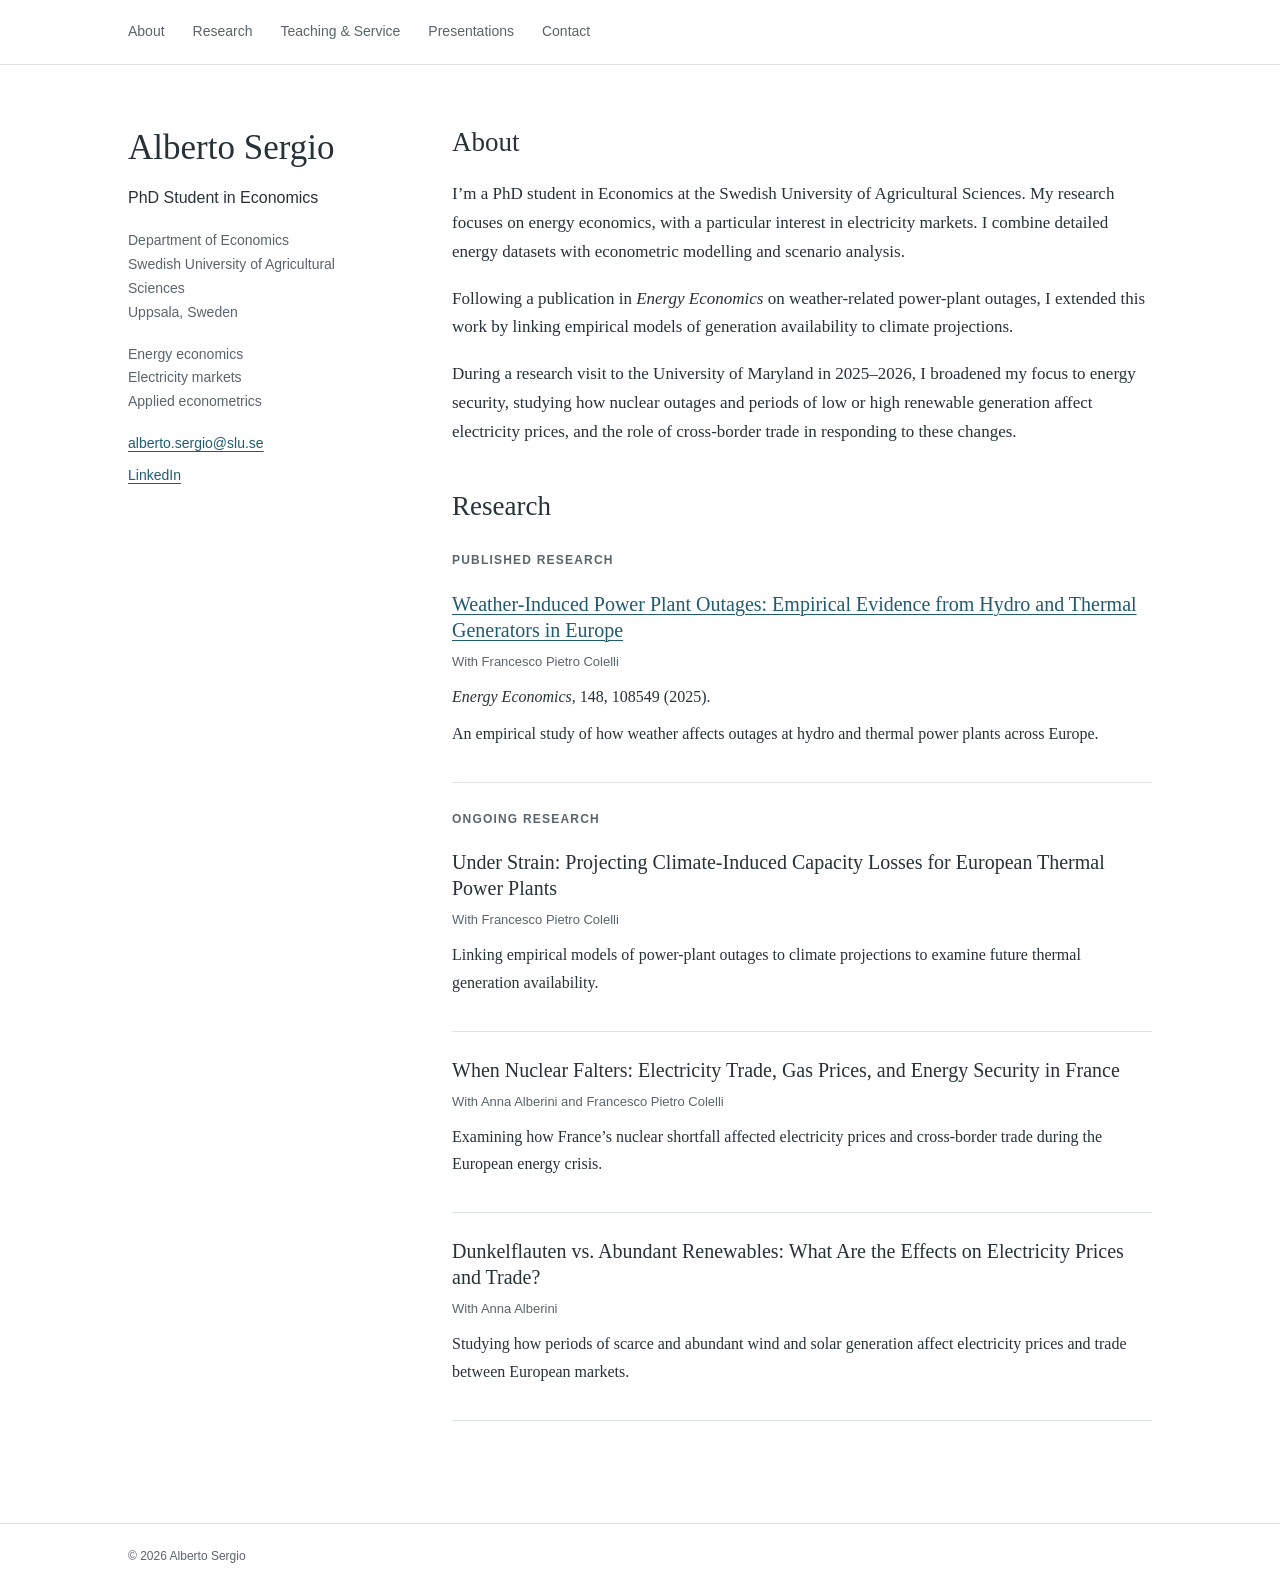
==== index.html @ 02ceb375 "Add link to Presentations in navigation" ====
<!DOCTYPE html>
<html lang="en">
<head>
  <meta charset="UTF-8">
  <meta name="viewport" content="width=device-width, initial-scale=1">
  <meta name="description"
        content="Alberto Sergio — PhD student in Economics at SLU. Research on electricity markets, energy security and climate risks to power generation.">
  <title>Alberto Sergio | Energy Economics</title>

  <style>
    :root {
      --ink: #263238;
      --muted: #59656c;
      --accent: #205b70;
      --line: #dde4e7;
    }

    * { box-sizing: border-box; }

    body {
      margin: 0;
      background: #fff;
      color: var(--ink);
      font-family: Georgia, "Times New Roman", serif;
      font-size: 17px;
      line-height: 1.7;
    }

    a {
      color: var(--accent);
      text-decoration-thickness: 1px;
      text-underline-offset: 3px;
    }

    a:hover { color: #102f3b; }

    a:focus-visible {
      outline: 2px solid var(--accent);
      outline-offset: 4px;
    }

    .container {
      max-width: 1080px;
      margin: 0 auto;
      padding: 0 28px;
    }

    nav {
      border-bottom: 1px solid var(--line);
      font-family: Arial, sans-serif;
      font-size: 14px;
    }

    nav .container {
      display: flex;
      flex-wrap: wrap;
      gap: 28px;
      padding-top: 20px;
      padding-bottom: 20px;
    }

    nav a {
      text-decoration: none;
      color: var(--muted);
    }

    .layout {
      display: grid;
      grid-template-columns: 260px minmax(0, 1fr);
      gap: 64px;
      padding-top: 60px;
      padding-bottom: 60px;
    }

    h1, h2, h3 {
      font-weight: normal;
      line-height: 1.3;
    }

    h1 {
      font-size: 35px;
      margin: 0 0 14px;
    }

    h2 {
      font-size: 27px;
      margin: 0 0 20px;
    }

    h3 {
      font-size: 20px;
      margin: 0 0 8px;
    }

    p { margin: 0 0 18px; }

    aside {
      font-family: Arial, sans-serif;
      font-size: 14px;
      color: var(--muted);
    }

    aside h1 {
      font-family: Georgia, "Times New Roman", serif;
      color: var(--ink);
    }

    .role {
      font-size: 16px;
      color: var(--ink);
    }

    .contact-links a {
      display: inline-block;
      margin-bottom: 8px;
      overflow-wrap: anywhere;
    }

    section {
      margin-bottom: 42px;
      scroll-margin-top: 24px;
    }

    .section-label {
      margin: 26px 0 20px;
      font-family: Arial, sans-serif;
      font-size: 12px;
      font-weight: bold;
      letter-spacing: 1.2px;
      text-transform: uppercase;
      color: var(--muted);
    }

    article {
      margin-bottom: 25px;
      padding-bottom: 25px;
      border-bottom: 1px solid var(--line);
    }

    article p {
      font-size: 16px;
      margin-bottom: 10px;
    }

    .authors {
      font-family: Arial, sans-serif;
      font-size: 13px;
      color: var(--muted);
    }

    footer {
      padding: 22px 0;
      border-top: 1px solid var(--line);
      font-family: Arial, sans-serif;
      font-size: 12px;
      color: var(--muted);
    }

    @media (max-width: 760px) {
      .layout {
        grid-template-columns: 1fr;
        gap: 35px;
        padding-top: 35px;
      }

      aside {
        border-bottom: 1px solid var(--line);
        padding-bottom: 25px;
      }

      .container { padding-left: 22px; padding-right: 22px; }
      h1 { font-size: 32px; }
    }
  </style>
</head>

<body>
  <nav aria-label="Main navigation">
    <div class="container">
      <a href="#about">About</a>
      <a href="research.html">Research</a>
      <a href="teaching.html">Teaching &amp; Service</a>
      <a href="presentations.html">Presentations</a>
      <a href="#contact">Contact</a>
    </div>
  </nav>

  <div class="container layout">
    <aside aria-label="Profile">
      <h1>Alberto Sergio</h1>
      <p class="role">PhD Student in Economics</p>

      <p>
        Department of Economics<br>
        Swedish University of Agricultural Sciences<br>
        Uppsala, Sweden
      </p>

      <p>
        Energy economics<br>
        Electricity markets<br>
        Applied econometrics
      </p>

      <div class="contact-links" id="contact">
        <a href="mailto:alberto.sergio@slu.se">
          alberto.sergio@slu.se
        </a><br>
        <a href="https://www.linkedin.com/in/alberto-sergio-48379420a/">
          LinkedIn
        </a>
      </div>
    </aside>

    <main>
      <section id="about">
        <h2>About</h2>

        <p>
          I’m a PhD student in Economics at the Swedish University
          of Agricultural Sciences. My research focuses on energy
          economics, with a particular interest in electricity markets.
          I combine detailed energy datasets with econometric
          modelling and scenario analysis.
        </p>

        <p>
          Following a publication in <em>Energy Economics</em> on
          weather-related power-plant outages, I extended this work
          by linking empirical models of generation availability
          to climate projections.
        </p>

        <p>
          During a research visit to the University of Maryland
          in 2025–2026, I broadened my focus to energy security,
          studying how nuclear outages and periods of low or high
          renewable generation affect electricity prices, and the
          role of cross-border trade in responding to these changes.
        </p>
      </section>

      <section id="research">
        <h2>Research</h2>

        <p class="section-label">Published research</p>

        <article>
          <h3>
            <a href="https://doi.org/10.1016/j.eneco.2025.108549">
              Weather-Induced Power Plant Outages: Empirical
              Evidence from Hydro and Thermal Generators in Europe
            </a>
          </h3>

          <p class="authors">With Francesco Pietro Colelli</p>
          <p><em>Energy Economics</em>, 148, 108549 (2025).</p>

          <p>
            An empirical study of how weather affects outages
            at hydro and thermal power plants across Europe.
          </p>
        </article>

        <p class="section-label">Ongoing research</p>

        <article>
          <h3>
            Under Strain: Projecting Climate-Induced Capacity
            Losses for European Thermal Power Plants
          </h3>

          <p class="authors">With Francesco Pietro Colelli</p>

          <p>
            Linking empirical models of power-plant outages to
            climate projections to examine future thermal
            generation availability.
          </p>
        </article>

        <article>
          <h3>
            When Nuclear Falters: Electricity Trade, Gas Prices,
            and Energy Security in France
          </h3>

          <p class="authors">
            With Anna Alberini and Francesco Pietro Colelli
          </p>

          <p>
            Examining how France’s nuclear shortfall affected
            electricity prices and cross-border trade during
            the European energy crisis.
          </p>
        </article>

        <article>
          <h3>
            Dunkelflauten vs. Abundant Renewables: What Are
            the Effects on Electricity Prices and Trade?
          </h3>

          <p class="authors">With Anna Alberini</p>

          <p>
            Studying how periods of scarce and abundant wind
            and solar generation affect electricity prices
            and trade between European markets.
          </p>
        </article>
      </section>
    </main>
  </div>

  <footer>
    <div class="container">© 2026 Alberto Sergio</div>
  </footer>
</body>
</html>
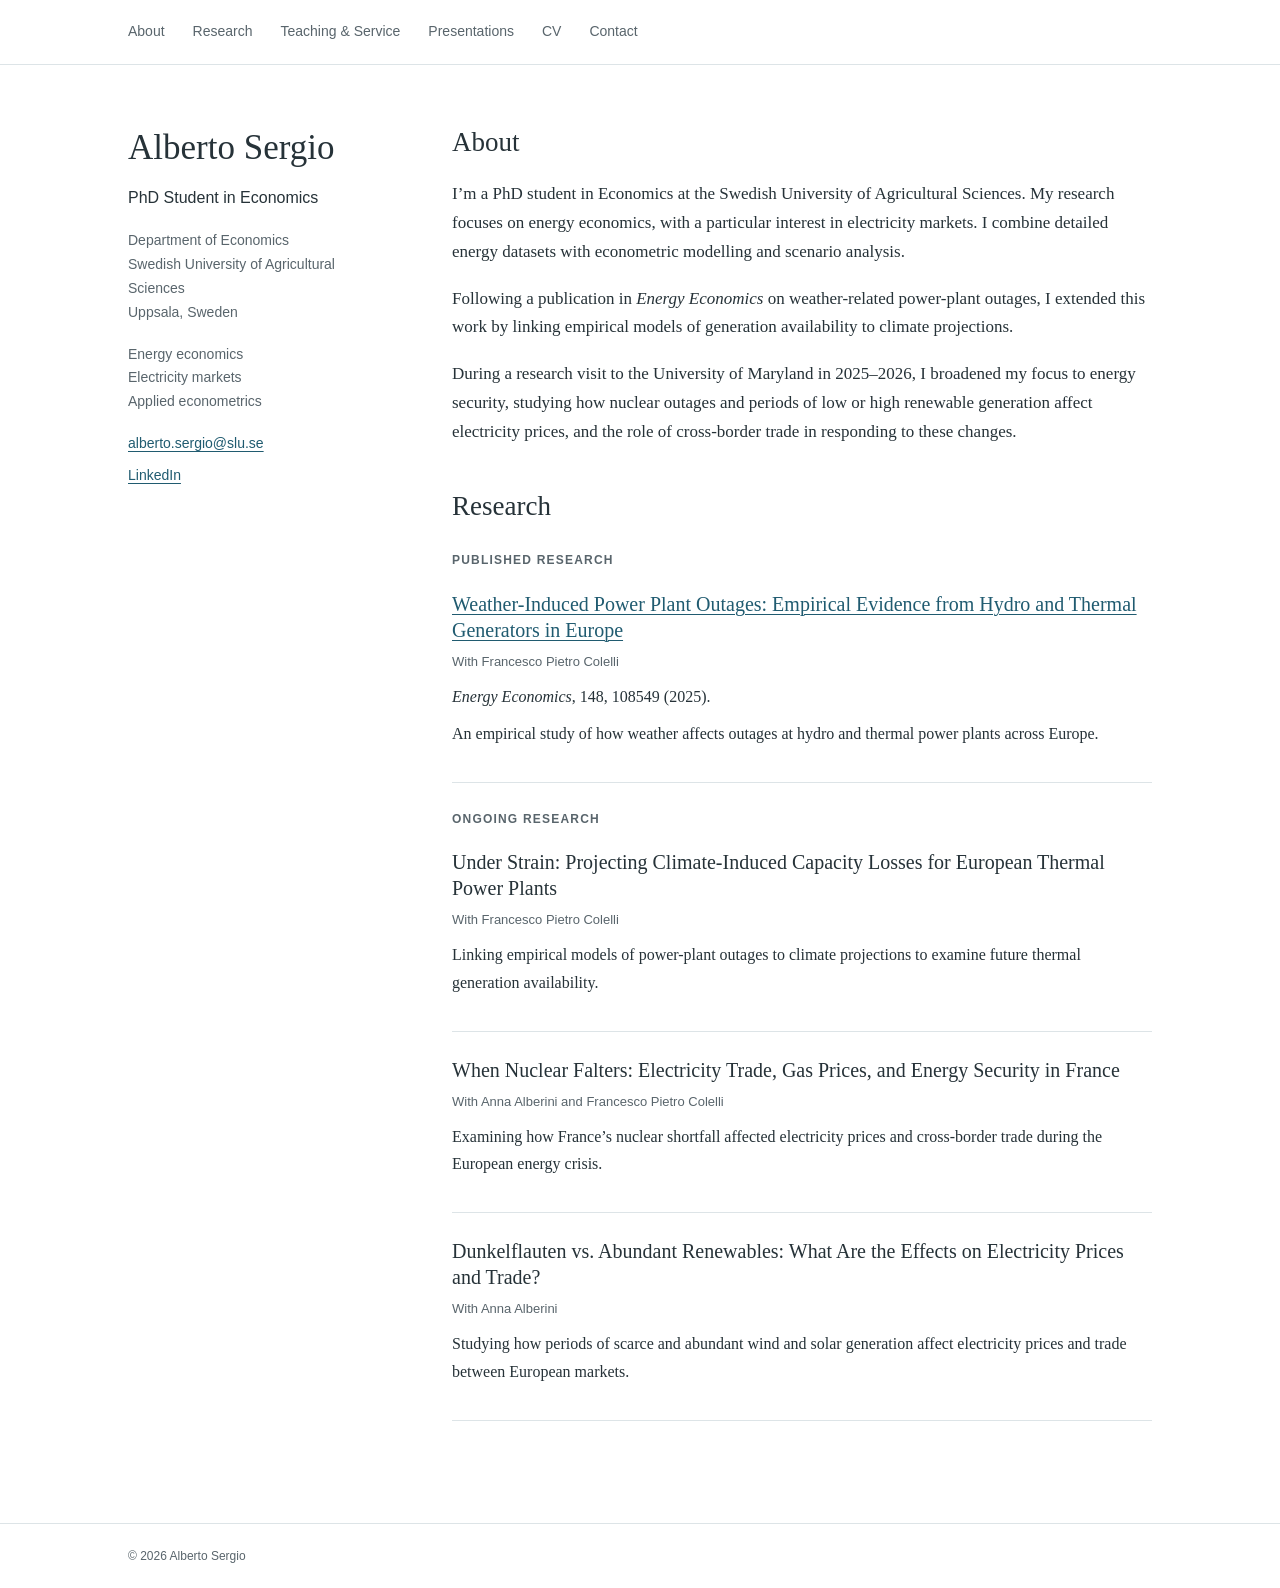
==== commit bff79c38: "Add CV link to navigation in index.html" ====
--- a/index.html
+++ b/index.html
@@ -181,6 +181,7 @@
       <a href="research.html">Research</a>
       <a href="teaching.html">Teaching &amp; Service</a>
       <a href="presentations.html">Presentations</a>
+      <a href="Alberto_Sergio_CV.pdf">CV</a>
       <a href="#contact">Contact</a>
     </div>
   </nav>
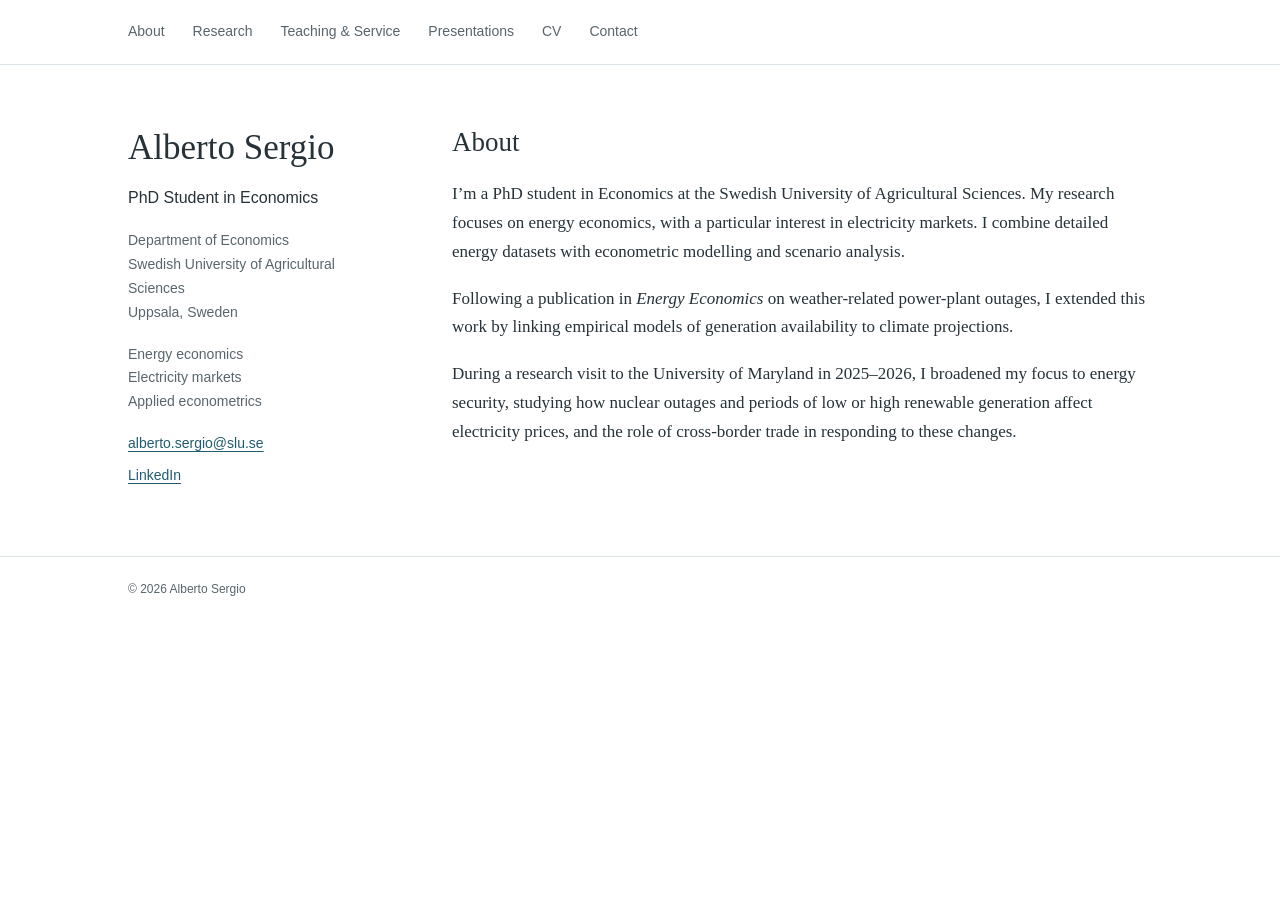
==== commit fe7c356b: "Remove research section and related articles Removed the research section and its articles from the " ====
--- a/index.html
+++ b/index.html
@@ -240,78 +240,6 @@
           role of cross-border trade in responding to these changes.
         </p>
       </section>
-
-      <section id="research">
-        <h2>Research</h2>
-
-        <p class="section-label">Published research</p>
-
-        <article>
-          <h3>
-            <a href="https://doi.org/10.1016/j.eneco.2025.108549">
-              Weather-Induced Power Plant Outages: Empirical
-              Evidence from Hydro and Thermal Generators in Europe
-            </a>
-          </h3>
-
-          <p class="authors">With Francesco Pietro Colelli</p>
-          <p><em>Energy Economics</em>, 148, 108549 (2025).</p>
-
-          <p>
-            An empirical study of how weather affects outages
-            at hydro and thermal power plants across Europe.
-          </p>
-        </article>
-
-        <p class="section-label">Ongoing research</p>
-
-        <article>
-          <h3>
-            Under Strain: Projecting Climate-Induced Capacity
-            Losses for European Thermal Power Plants
-          </h3>
-
-          <p class="authors">With Francesco Pietro Colelli</p>
-
-          <p>
-            Linking empirical models of power-plant outages to
-            climate projections to examine future thermal
-            generation availability.
-          </p>
-        </article>
-
-        <article>
-          <h3>
-            When Nuclear Falters: Electricity Trade, Gas Prices,
-            and Energy Security in France
-          </h3>
-
-          <p class="authors">
-            With Anna Alberini and Francesco Pietro Colelli
-          </p>
-
-          <p>
-            Examining how France’s nuclear shortfall affected
-            electricity prices and cross-border trade during
-            the European energy crisis.
-          </p>
-        </article>
-
-        <article>
-          <h3>
-            Dunkelflauten vs. Abundant Renewables: What Are
-            the Effects on Electricity Prices and Trade?
-          </h3>
-
-          <p class="authors">With Anna Alberini</p>
-
-          <p>
-            Studying how periods of scarce and abundant wind
-            and solar generation affect electricity prices
-            and trade between European markets.
-          </p>
-        </article>
-      </section>
     </main>
   </div>
 
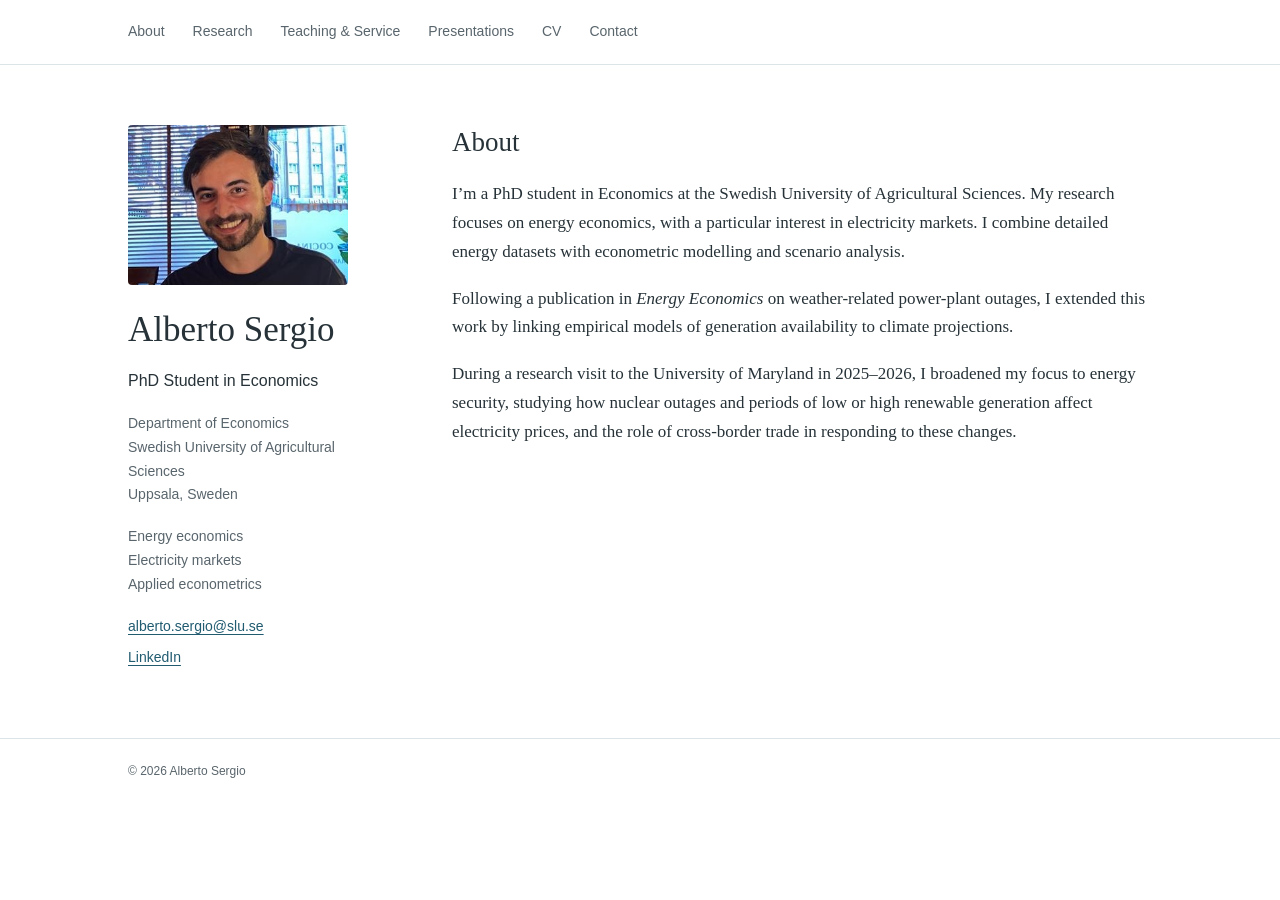
==== commit 261232fa: "Include profile image in index.html Add profile image for Alberto Sergio in the sidebar." ====
--- a/index.html
+++ b/index.html
@@ -188,6 +188,13 @@
 
   <div class="container layout">
     <aside aria-label="Profile">
+      <img
+  src="profile.jpeg"
+  alt="Alberto Sergio"
+  width="220"
+  style="display: block; width: 100%; max-width: 220px;
+         height: auto; border-radius: 4px; margin-bottom: 22px;"
+>
       <h1>Alberto Sergio</h1>
       <p class="role">PhD Student in Economics</p>
 
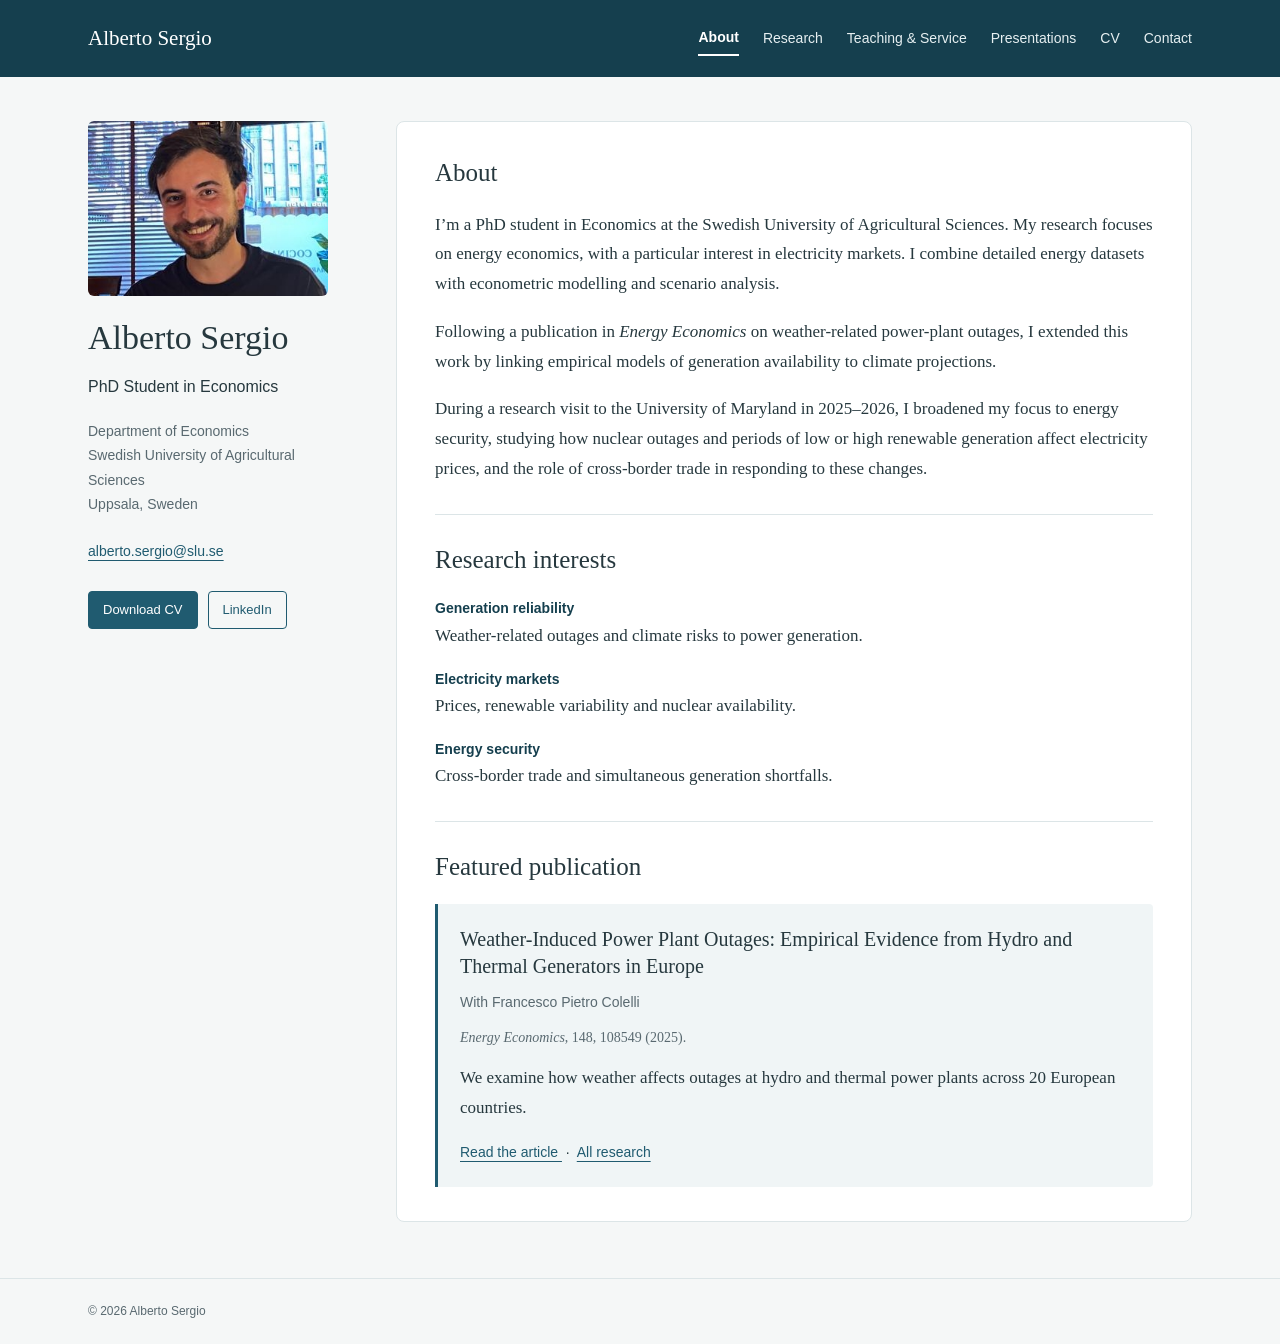
==== commit fc1e05d1: "Refactor index.html for improved structure and styling Removed inline CSS styles and added a link to" ====
--- a/index.html
+++ b/index.html
@@ -6,178 +6,14 @@
   <meta name="description"
         content="Alberto Sergio — PhD student in Economics at SLU. Research on electricity markets, energy security and climate risks to power generation.">
   <title>Alberto Sergio | Energy Economics</title>
-
-  <style>
-    :root {
-      --ink: #263238;
-      --muted: #59656c;
-      --accent: #205b70;
-      --line: #dde4e7;
-    }
-
-    * { box-sizing: border-box; }
-
-    body {
-      margin: 0;
-      background: #fff;
-      color: var(--ink);
-      font-family: Georgia, "Times New Roman", serif;
-      font-size: 17px;
-      line-height: 1.7;
-    }
-
-    a {
-      color: var(--accent);
-      text-decoration-thickness: 1px;
-      text-underline-offset: 3px;
-    }
-
-    a:hover { color: #102f3b; }
-
-    a:focus-visible {
-      outline: 2px solid var(--accent);
-      outline-offset: 4px;
-    }
-
-    .container {
-      max-width: 1080px;
-      margin: 0 auto;
-      padding: 0 28px;
-    }
-
-    nav {
-      border-bottom: 1px solid var(--line);
-      font-family: Arial, sans-serif;
-      font-size: 14px;
-    }
-
-    nav .container {
-      display: flex;
-      flex-wrap: wrap;
-      gap: 28px;
-      padding-top: 20px;
-      padding-bottom: 20px;
-    }
-
-    nav a {
-      text-decoration: none;
-      color: var(--muted);
-    }
-
-    .layout {
-      display: grid;
-      grid-template-columns: 260px minmax(0, 1fr);
-      gap: 64px;
-      padding-top: 60px;
-      padding-bottom: 60px;
-    }
-
-    h1, h2, h3 {
-      font-weight: normal;
-      line-height: 1.3;
-    }
-
-    h1 {
-      font-size: 35px;
-      margin: 0 0 14px;
-    }
-
-    h2 {
-      font-size: 27px;
-      margin: 0 0 20px;
-    }
-
-    h3 {
-      font-size: 20px;
-      margin: 0 0 8px;
-    }
-
-    p { margin: 0 0 18px; }
-
-    aside {
-      font-family: Arial, sans-serif;
-      font-size: 14px;
-      color: var(--muted);
-    }
-
-    aside h1 {
-      font-family: Georgia, "Times New Roman", serif;
-      color: var(--ink);
-    }
-
-    .role {
-      font-size: 16px;
-      color: var(--ink);
-    }
-
-    .contact-links a {
-      display: inline-block;
-      margin-bottom: 8px;
-      overflow-wrap: anywhere;
-    }
-
-    section {
-      margin-bottom: 42px;
-      scroll-margin-top: 24px;
-    }
-
-    .section-label {
-      margin: 26px 0 20px;
-      font-family: Arial, sans-serif;
-      font-size: 12px;
-      font-weight: bold;
-      letter-spacing: 1.2px;
-      text-transform: uppercase;
-      color: var(--muted);
-    }
-
-    article {
-      margin-bottom: 25px;
-      padding-bottom: 25px;
-      border-bottom: 1px solid var(--line);
-    }
-
-    article p {
-      font-size: 16px;
-      margin-bottom: 10px;
-    }
-
-    .authors {
-      font-family: Arial, sans-serif;
-      font-size: 13px;
-      color: var(--muted);
-    }
-
-    footer {
-      padding: 22px 0;
-      border-top: 1px solid var(--line);
-      font-family: Arial, sans-serif;
-      font-size: 12px;
-      color: var(--muted);
-    }
-
-    @media (max-width: 760px) {
-      .layout {
-        grid-template-columns: 1fr;
-        gap: 35px;
-        padding-top: 35px;
-      }
-
-      aside {
-        border-bottom: 1px solid var(--line);
-        padding-bottom: 25px;
-      }
-
-      .container { padding-left: 22px; padding-right: 22px; }
-      h1 { font-size: 32px; }
-    }
-  </style>
+  <link rel="stylesheet" href="style.css">
 </head>
 
 <body>
   <nav aria-label="Main navigation">
     <div class="container">
-      <a href="#about">About</a>
+      <a class="brand" href="index.html">Alberto Sergio</a>
+      <a href="index.html" aria-current="page">About</a>
       <a href="research.html">Research</a>
       <a href="teaching.html">Teaching &amp; Service</a>
       <a href="presentations.html">Presentations</a>
@@ -189,12 +25,12 @@
   <div class="container layout">
     <aside aria-label="Profile">
       <img
-  src="profile.jpeg"
-  alt="Alberto Sergio"
-  width="220"
-  style="display: block; width: 100%; max-width: 220px;
-         height: auto; border-radius: 4px; margin-bottom: 22px;"
->
+        class="profile-photo"
+        src="profile.jpeg"
+        alt="Alberto Sergio"
+        width="240"
+      >
+
       <h1>Alberto Sergio</h1>
       <p class="role">PhD Student in Economics</p>
 
@@ -204,25 +40,26 @@
         Uppsala, Sweden
       </p>
 
-      <p>
-        Energy economics<br>
-        Electricity markets<br>
-        Applied econometrics
-      </p>
-
       <div class="contact-links" id="contact">
         <a href="mailto:alberto.sergio@slu.se">
           alberto.sergio@slu.se
-        </a><br>
-        <a href="https://www.linkedin.com/in/alberto-sergio-48379420a/">
-          LinkedIn
         </a>
+
+        <div class="profile-actions">
+          <a class="button primary" href="Alberto_Sergio_CV.pdf">
+            Download CV
+          </a>
+          <a class="button"
+             href="https://www.linkedin.com/in/alberto-sergio-48379420a/">
+            LinkedIn
+          </a>
+        </div>
       </div>
     </aside>
 
     <main>
-      <section id="about">
-        <h2>About</h2>
+      <section id="about" aria-labelledby="about-title">
+        <h2 id="about-title">About</h2>
 
         <p>
           I’m a PhD student in Economics at the Swedish University
@@ -247,6 +84,54 @@
           role of cross-border trade in responding to these changes.
         </p>
       </section>
+
+      <section aria-labelledby="interests-title">
+        <h2 id="interests-title">Research interests</h2>
+
+        <ul class="interests">
+          <li>
+            <strong>Generation reliability</strong>
+            Weather-related outages and climate risks to power generation.
+          </li>
+          <li>
+            <strong>Electricity markets</strong>
+            Prices, renewable variability and nuclear availability.
+          </li>
+          <li>
+            <strong>Energy security</strong>
+            Cross-border trade and simultaneous generation shortfalls.
+          </li>
+        </ul>
+      </section>
+
+      <section aria-labelledby="publication-title">
+        <h2 id="publication-title">Featured publication</h2>
+
+        <div class="featured">
+          <h3>
+            Weather-Induced Power Plant Outages: Empirical
+            Evidence from Hydro and Thermal Generators in Europe
+          </h3>
+
+          <p class="authors">With Francesco Pietro Colelli</p>
+          <p class="publication">
+            <em>Energy Economics</em>, 148, 108549 (2025).
+          </p>
+
+          <p>
+            We examine how weather affects outages at hydro
+            and thermal power plants across 20 European countries.
+          </p>
+
+          <p class="paper-links">
+            <a href="https://doi.org/10.1016/j.eneco.2025.108549">
+              Read the article
+            </a>
+            &nbsp;·&nbsp;
+            <a href="research.html">All research</a>
+          </p>
+        </div>
+      </section>
     </main>
   </div>
 
--- a/style.css
+++ b/style.css
@@ -0,0 +1,383 @@
+:root {
+  --ink: #26383e;
+  --muted: #596970;
+  --accent: #205b70;
+  --accent-dark: #153f4e;
+  --background: #f5f7f7;
+  --surface: #ffffff;
+  --line: #dce5e7;
+}
+
+* {
+  box-sizing: border-box;
+}
+
+html {
+  scroll-behavior: smooth;
+}
+
+body {
+  margin: 0;
+  background: var(--background);
+  color: var(--ink);
+  font-family: Georgia, "Times New Roman", serif;
+  font-size: 17px;
+  line-height: 1.75;
+}
+
+a {
+  color: var(--accent);
+  text-decoration-thickness: 1px;
+  text-underline-offset: 4px;
+}
+
+a:hover {
+  color: var(--accent-dark);
+}
+
+a:focus-visible,
+summary:focus-visible {
+  outline: 3px solid #b87829;
+  outline-offset: 4px;
+}
+
+.container {
+  max-width: 1160px;
+  margin: 0 auto;
+  padding: 0 28px;
+}
+
+/* Navigation */
+nav {
+  background: var(--accent-dark);
+  font-family: Arial, sans-serif;
+  font-size: 14px;
+}
+
+nav .container {
+  display: flex;
+  align-items: center;
+  flex-wrap: wrap;
+  gap: 8px 24px;
+  padding-top: 16px;
+  padding-bottom: 16px;
+}
+
+nav a {
+  color: #e6eff1;
+  text-decoration: none;
+  padding: 4px 0;
+}
+
+nav a:hover {
+  color: #ffffff;
+  text-decoration: underline;
+}
+
+nav a[aria-current="page"] {
+  color: #ffffff;
+  font-weight: bold;
+  border-bottom: 2px solid #ffffff;
+}
+
+nav .brand {
+  margin-right: auto;
+  color: #ffffff;
+  font-family: Georgia, "Times New Roman", serif;
+  font-size: 21px;
+}
+
+/* Main layout */
+.layout {
+  display: grid;
+  grid-template-columns: 260px minmax(0, 1fr);
+  gap: 48px;
+  align-items: start;
+  padding-top: 44px;
+  padding-bottom: 56px;
+}
+
+aside {
+  font-family: Arial, sans-serif;
+  font-size: 14px;
+  color: var(--muted);
+}
+
+.profile-photo {
+  display: block;
+  width: 100%;
+  max-width: 240px;
+  height: auto;
+  border-radius: 6px;
+  margin-bottom: 22px;
+}
+
+aside h1,
+.name {
+  font-family: Georgia, "Times New Roman", serif;
+  font-size: 34px;
+  font-weight: normal;
+  line-height: 1.2;
+  color: var(--ink);
+  margin: 0 0 14px;
+}
+
+.name a {
+  color: inherit;
+  text-decoration: none;
+}
+
+.role {
+  font-size: 16px;
+  color: var(--ink);
+}
+
+.contact-links {
+  margin-top: 22px;
+}
+
+.contact-links a {
+  display: inline-block;
+  margin-bottom: 10px;
+  overflow-wrap: anywhere;
+}
+
+.profile-actions {
+  display: flex;
+  flex-wrap: wrap;
+  gap: 10px;
+  margin-top: 18px;
+}
+
+.button {
+  display: inline-block;
+  padding: 8px 14px;
+  border: 1px solid var(--accent);
+  border-radius: 4px;
+  font-family: Arial, sans-serif;
+  font-size: 13px;
+  text-decoration: none;
+  line-height: 1.5;
+}
+
+.button:hover {
+  background: #edf3f4;
+}
+
+.button.primary {
+  background: var(--accent);
+  color: #ffffff;
+}
+
+.button.primary:hover {
+  background: var(--accent-dark);
+}
+
+main {
+  min-width: 0;
+  background: var(--surface);
+  padding: 34px 38px;
+  border: 1px solid var(--line);
+  border-radius: 8px;
+}
+
+/* Typography */
+h1, h2, h3 {
+  font-weight: normal;
+  line-height: 1.35;
+}
+
+main h1 {
+  font-size: 32px;
+  margin: 0 0 28px;
+}
+
+h2 {
+  font-size: 25px;
+  margin: 0 0 20px;
+}
+
+h3 {
+  font-size: 20px;
+  margin: 0 0 10px;
+}
+
+p {
+  margin: 0 0 18px;
+}
+
+section {
+  margin-bottom: 30px;
+  scroll-margin-top: 24px;
+}
+
+main > section + section {
+  border-top: 1px solid var(--line);
+  padding-top: 28px;
+}
+
+main > section:last-child {
+  margin-bottom: 0;
+}
+
+article {
+  padding-bottom: 24px;
+  margin-bottom: 24px;
+  border-bottom: 1px solid var(--line);
+}
+
+article:last-child {
+  border-bottom: 0;
+  margin-bottom: 0;
+  padding-bottom: 0;
+}
+
+article p {
+  font-size: 16px;
+}
+
+.authors,
+.meta,
+.publication {
+  font-size: 14px;
+  color: var(--muted);
+  margin-bottom: 12px;
+}
+
+.authors,
+.meta,
+.paper-links {
+  font-family: Arial, sans-serif;
+}
+
+.paper-links {
+  font-size: 14px;
+}
+
+.section-label {
+  font-family: Arial, sans-serif;
+  font-size: 12px;
+  font-weight: bold;
+  letter-spacing: 1px;
+  text-transform: uppercase;
+  color: var(--muted);
+}
+
+ul {
+  padding-left: 22px;
+}
+
+li {
+  margin-bottom: 10px;
+}
+
+.interests {
+  list-style: none;
+  padding: 0;
+  margin: 0;
+}
+
+.interests li {
+  margin-bottom: 16px;
+}
+
+.interests strong {
+  display: block;
+  font-family: Arial, sans-serif;
+  font-size: 14px;
+  color: var(--accent-dark);
+}
+
+.featured {
+  background: #f0f5f6;
+  border-left: 3px solid var(--accent);
+  padding: 22px;
+  border-radius: 0 4px 4px 0;
+}
+
+.featured p:last-child {
+  margin-bottom: 0;
+}
+
+details {
+  margin-top: 14px;
+}
+
+summary {
+  cursor: pointer;
+  color: var(--accent);
+  font-family: Arial, sans-serif;
+  font-size: 14px;
+  width: fit-content;
+}
+
+details p {
+  margin-top: 14px;
+  margin-bottom: 0;
+  font-size: 16px;
+}
+
+footer {
+  padding: 22px 0;
+  border-top: 1px solid var(--line);
+  font-family: Arial, sans-serif;
+  font-size: 12px;
+  color: var(--muted);
+}
+
+/* Smaller screens */
+@media (max-width: 850px) {
+  nav .brand {
+    flex-basis: 100%;
+    margin-bottom: 6px;
+  }
+
+  .layout {
+    grid-template-columns: 220px minmax(0, 1fr);
+    gap: 28px;
+  }
+
+  main {
+    padding: 26px;
+  }
+}
+
+@media (max-width: 680px) {
+  .container {
+    padding-left: 20px;
+    padding-right: 20px;
+  }
+
+  .layout {
+    grid-template-columns: 1fr;
+    gap: 28px;
+    padding-top: 28px;
+  }
+
+  nav .container {
+    gap: 8px 18px;
+  }
+
+  aside {
+    padding-bottom: 24px;
+    border-bottom: 1px solid var(--line);
+  }
+
+  .profile-photo {
+    max-width: 200px;
+  }
+
+  main {
+    padding: 24px 20px;
+  }
+
+  main h1 {
+    font-size: 28px;
+  }
+}
+
+@media (prefers-reduced-motion: reduce) {
+  html {
+    scroll-behavior: auto;
+  }
+}
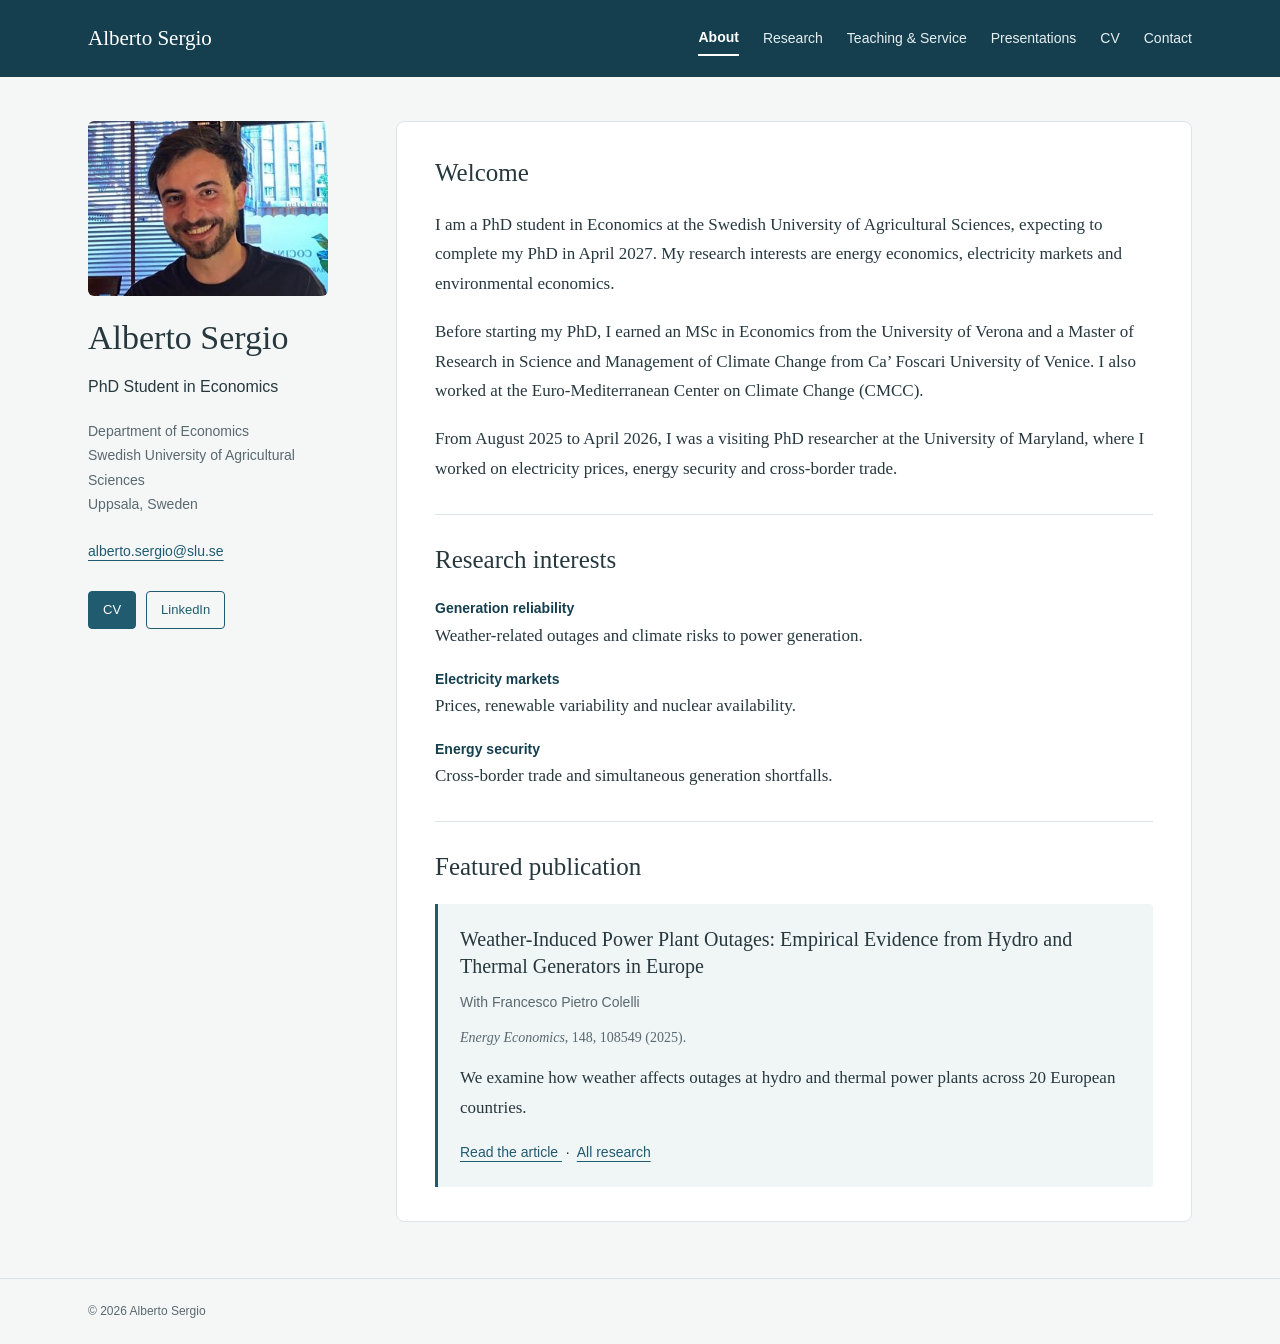
==== commit ee201242: "Revise 'About' section in index.html Updated the 'About' section to reflect current research interes" ====
--- a/index.html
+++ b/index.html
@@ -47,7 +47,7 @@
 
         <div class="profile-actions">
           <a class="button primary" href="Alberto_Sergio_CV.pdf">
-            Download CV
+            CV
           </a>
           <a class="button"
              href="https://www.linkedin.com/in/alberto-sergio-48379420a/">
@@ -59,31 +59,30 @@
 
     <main>
       <section id="about" aria-labelledby="about-title">
-        <h2 id="about-title">About</h2>
+  <h2 id="about-title">Welcome</h2>
 
-        <p>
-          I’m a PhD student in Economics at the Swedish University
-          of Agricultural Sciences. My research focuses on energy
-          economics, with a particular interest in electricity markets.
-          I combine detailed energy datasets with econometric
-          modelling and scenario analysis.
-        </p>
+  <p>
+    I am a PhD student in Economics at
+    the Swedish University of Agricultural Sciences, expecting
+    to complete my PhD in April 2027. My research interests
+    are energy economics, electricity markets and environmental
+    economics.
+  </p>
 
-        <p>
-          Following a publication in <em>Energy Economics</em> on
-          weather-related power-plant outages, I extended this work
-          by linking empirical models of generation availability
-          to climate projections.
-        </p>
+  <p>
+    Before starting my PhD, I earned an MSc in Economics from
+    the University of Verona and a Master of Research in
+    Science and Management of Climate Change from Ca’ Foscari
+    University of Venice. I also worked at the Euro-Mediterranean
+    Center on Climate Change (CMCC).
+  </p>
 
-        <p>
-          During a research visit to the University of Maryland
-          in 2025–2026, I broadened my focus to energy security,
-          studying how nuclear outages and periods of low or high
-          renewable generation affect electricity prices, and the
-          role of cross-border trade in responding to these changes.
-        </p>
-      </section>
+  <p>
+    From August 2025 to April 2026, I was a visiting PhD
+    researcher at the University of Maryland, where I worked
+    on electricity prices, energy security and cross-border trade.
+  </p>
+</section>
 
       <section aria-labelledby="interests-title">
         <h2 id="interests-title">Research interests</h2>
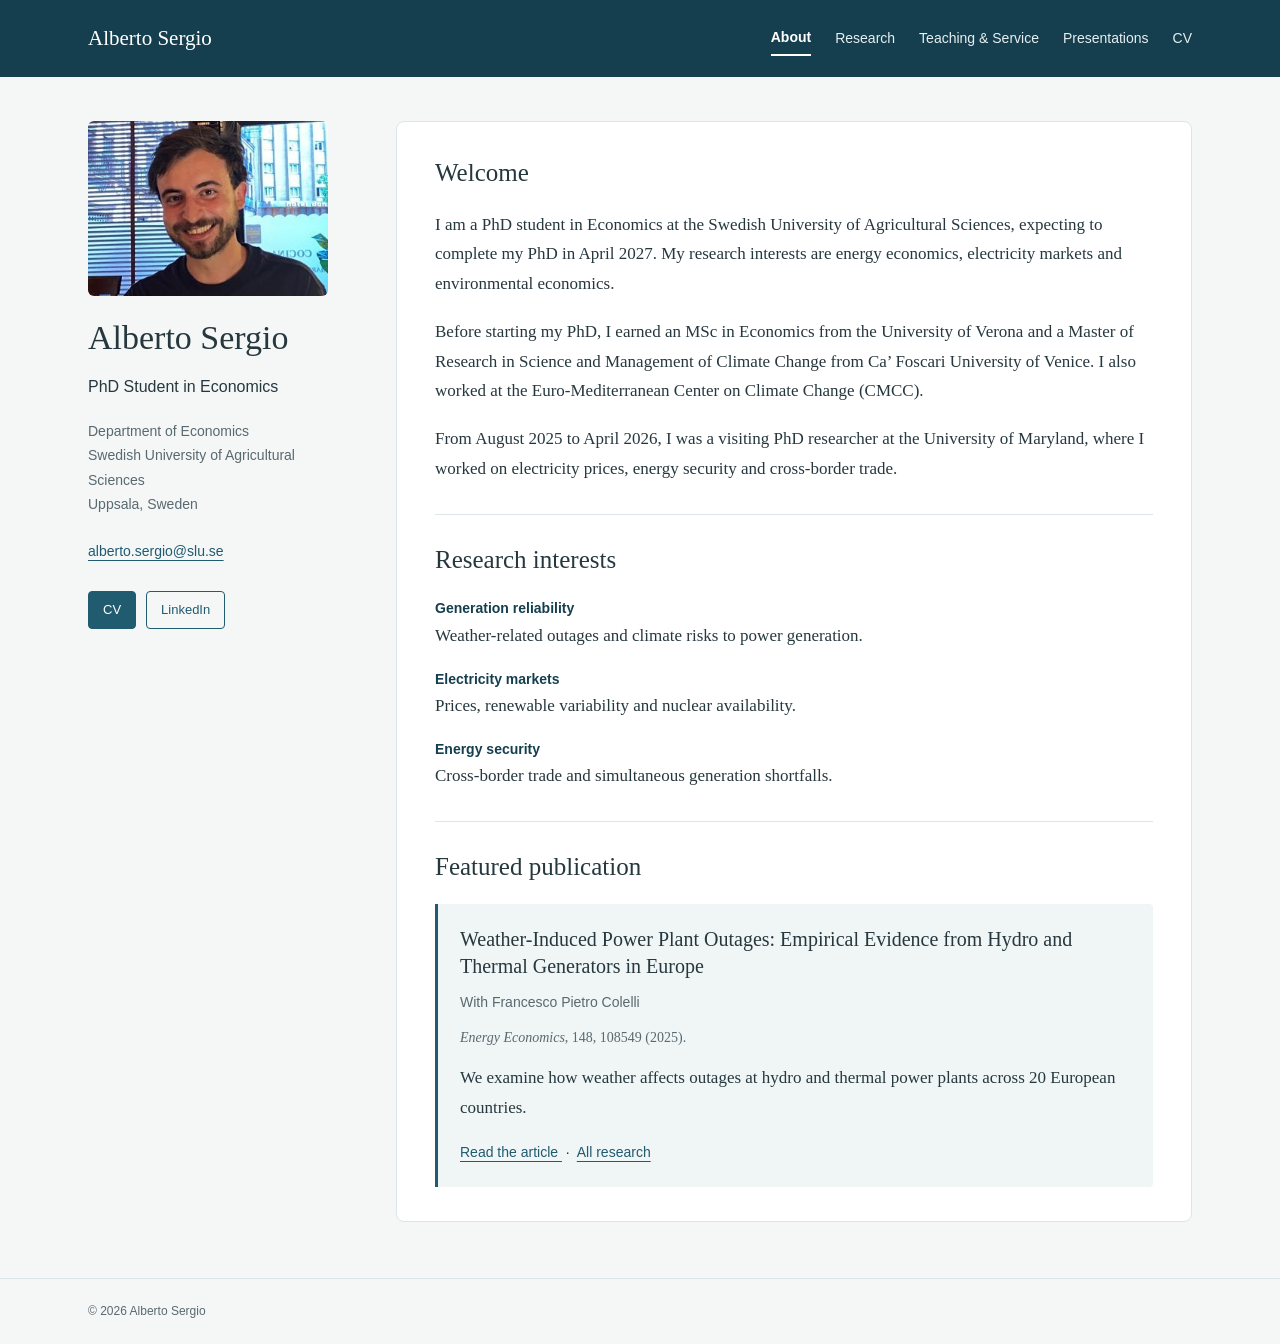
==== commit 3eef62ab: "Remove Contact link from navigation" ====
--- a/index.html
+++ b/index.html
@@ -18,7 +18,6 @@
       <a href="teaching.html">Teaching &amp; Service</a>
       <a href="presentations.html">Presentations</a>
       <a href="Alberto_Sergio_CV.pdf">CV</a>
-      <a href="#contact">Contact</a>
     </div>
   </nav>
 
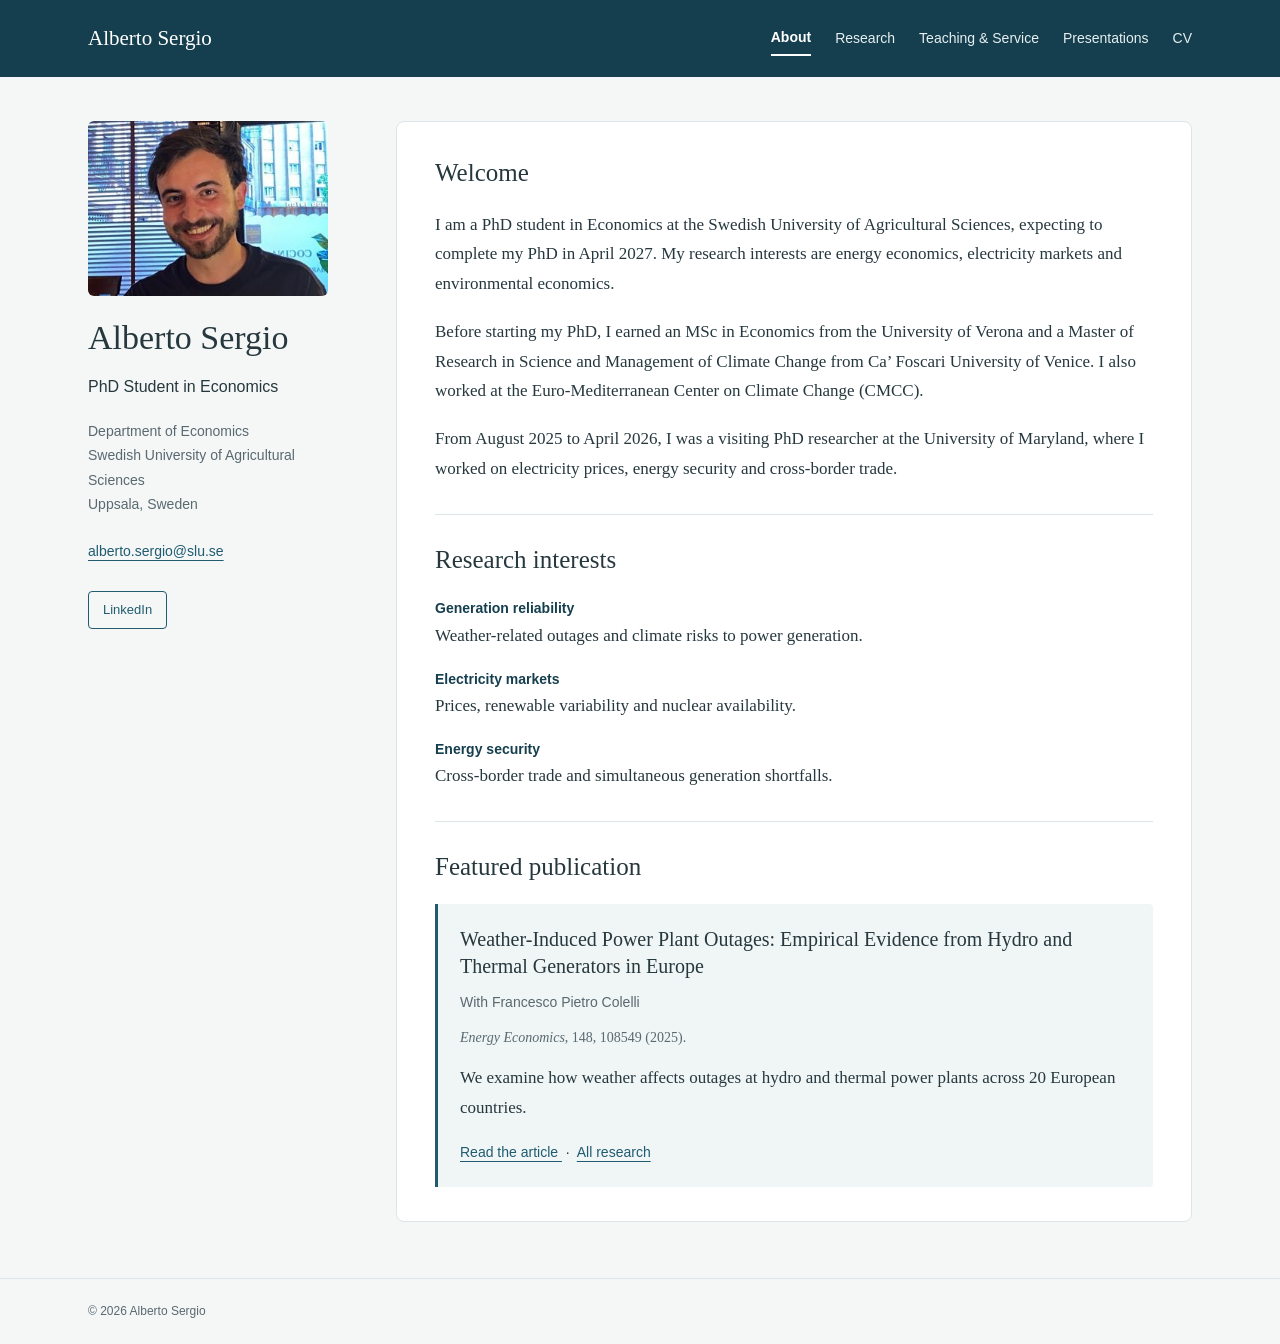
==== commit fa5a599f: "Update index.html" ====
--- a/index.html
+++ b/index.html
@@ -45,9 +45,6 @@
         </a>
 
         <div class="profile-actions">
-          <a class="button primary" href="Alberto_Sergio_CV.pdf">
-            CV
-          </a>
           <a class="button"
              href="https://www.linkedin.com/in/alberto-sergio-48379420a/">
             LinkedIn
